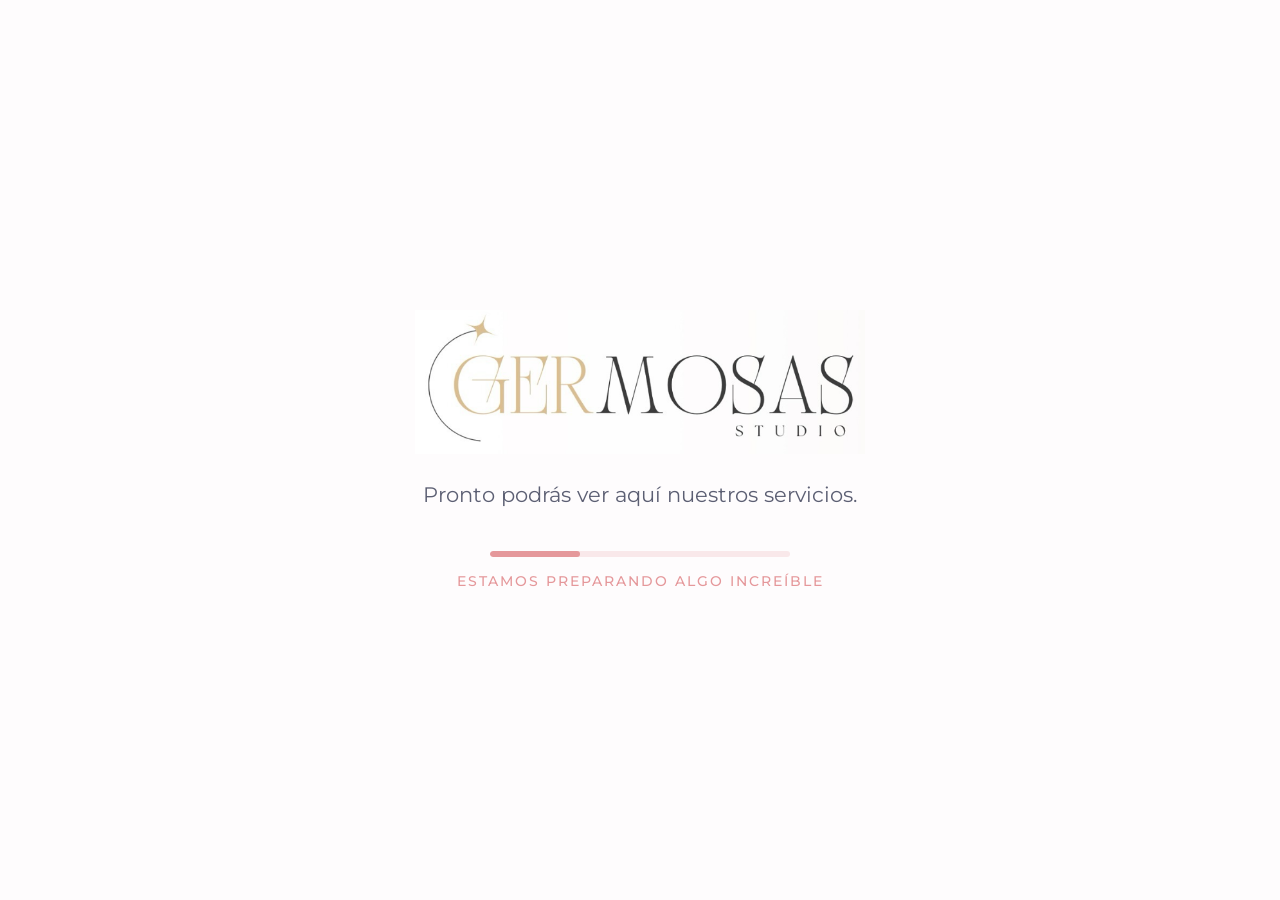
==== index.html @ 3c46d3c6 "Initial commit" ====
<!DOCTYPE html>
<html lang="es">
<head>
    <meta charset="UTF-8">
    <meta name="viewport" content="width=device-width, initial-scale=1.0">
    <title>Germosas Studio - Próximamente</title>
    <meta name="description" content="Germosas Studio. Pronto podrás ver aquí nuestros servicios.">
    <link rel="preconnect" href="https://fonts.googleapis.com">
    <link rel="preconnect" href="https://fonts.gstatic.com" crossorigin>
    <link href="https://fonts.googleapis.com/css2?family=Montserrat:wght@300;400;500;600&display=swap" rel="stylesheet">
    <link rel="stylesheet" href="style.css">
</head>
<body>
    <main class="container">
        <div class="content-wrapper">
            <div class="logo-container">
                <img src="logo_germosas.png" alt="Germosas Studio Logo" class="logo">
            </div>
            
            <p class="subtitle">Pronto podrás ver aquí nuestros servicios.</p>
            
            <div class="progress-container">
                <div class="progress-bar"></div>
            </div>
            <p class="loading-text">Estamos preparando algo increíble</p>
        </div>
    </main>
</body>
</html>
---- style.css ----
:root {
    --text-color: #2b2d42;
    --accent: #e5989b;
}

* {
    margin: 0;
    padding: 0;
    box-sizing: border-box;
}

body, html {
    height: 100%;
    font-family: 'Montserrat', sans-serif;
    color: var(--text-color);
    background-color: #FEFCFD;
}

.container {
    display: flex;
    justify-content: center;
    align-items: center;
    min-height: 100vh;
    padding: 20px;
}

.content-wrapper {
    text-align: center;
    max-width: 700px;
    width: 100%;
    animation: fadeInUp 1.2s cubic-bezier(0.2, 0.8, 0.2, 1);
}

@keyframes fadeInUp {
    from {
        opacity: 0;
        transform: translateY(40px);
    }
    to {
        opacity: 1;
        transform: translateY(0);
    }
}

.logo-container {
    margin-bottom: 20px;
    display: inline-block;
}

.logo {
    max-width: 450px; /* Logo más grande */
    width: 100%;
    height: auto;
    animation: float 6s ease-in-out infinite;
}

@keyframes float {
    0% { transform: translateY(0px); }
    50% { transform: translateY(-12px); }
    100% { transform: translateY(0px); }
}

.subtitle {
    font-size: 1.3rem;
    font-weight: 400;
    line-height: 1.6;
    margin-bottom: 40px;
    color: #5c5f73;
}

.progress-container {
    width: 100%;
    max-width: 300px;
    height: 6px;
    background-color: rgba(229, 152, 155, 0.2);
    border-radius: 10px;
    overflow: hidden;
    margin: 0 auto 15px auto;
}

.progress-bar {
    width: 30%;
    height: 100%;
    background-color: var(--accent);
    border-radius: 10px;
    animation: load 2s ease-in-out infinite alternate;
}

@keyframes load {
    0% { width: 10%; }
    100% { width: 80%; }
}

.loading-text {
    font-size: 0.9rem;
    font-weight: 500;
    color: var(--accent);
    text-transform: uppercase;
    letter-spacing: 2px;
    animation: pulse 2s infinite;
}

@keyframes pulse {
    0% { opacity: 0.6; }
    50% { opacity: 1; }
    100% { opacity: 0.6; }
}

/* Responsive adjustments */
@media (max-width: 600px) {
    .logo {
        max-width: 300px;
    }
    
    .subtitle {
        font-size: 1.1rem;
    }
}
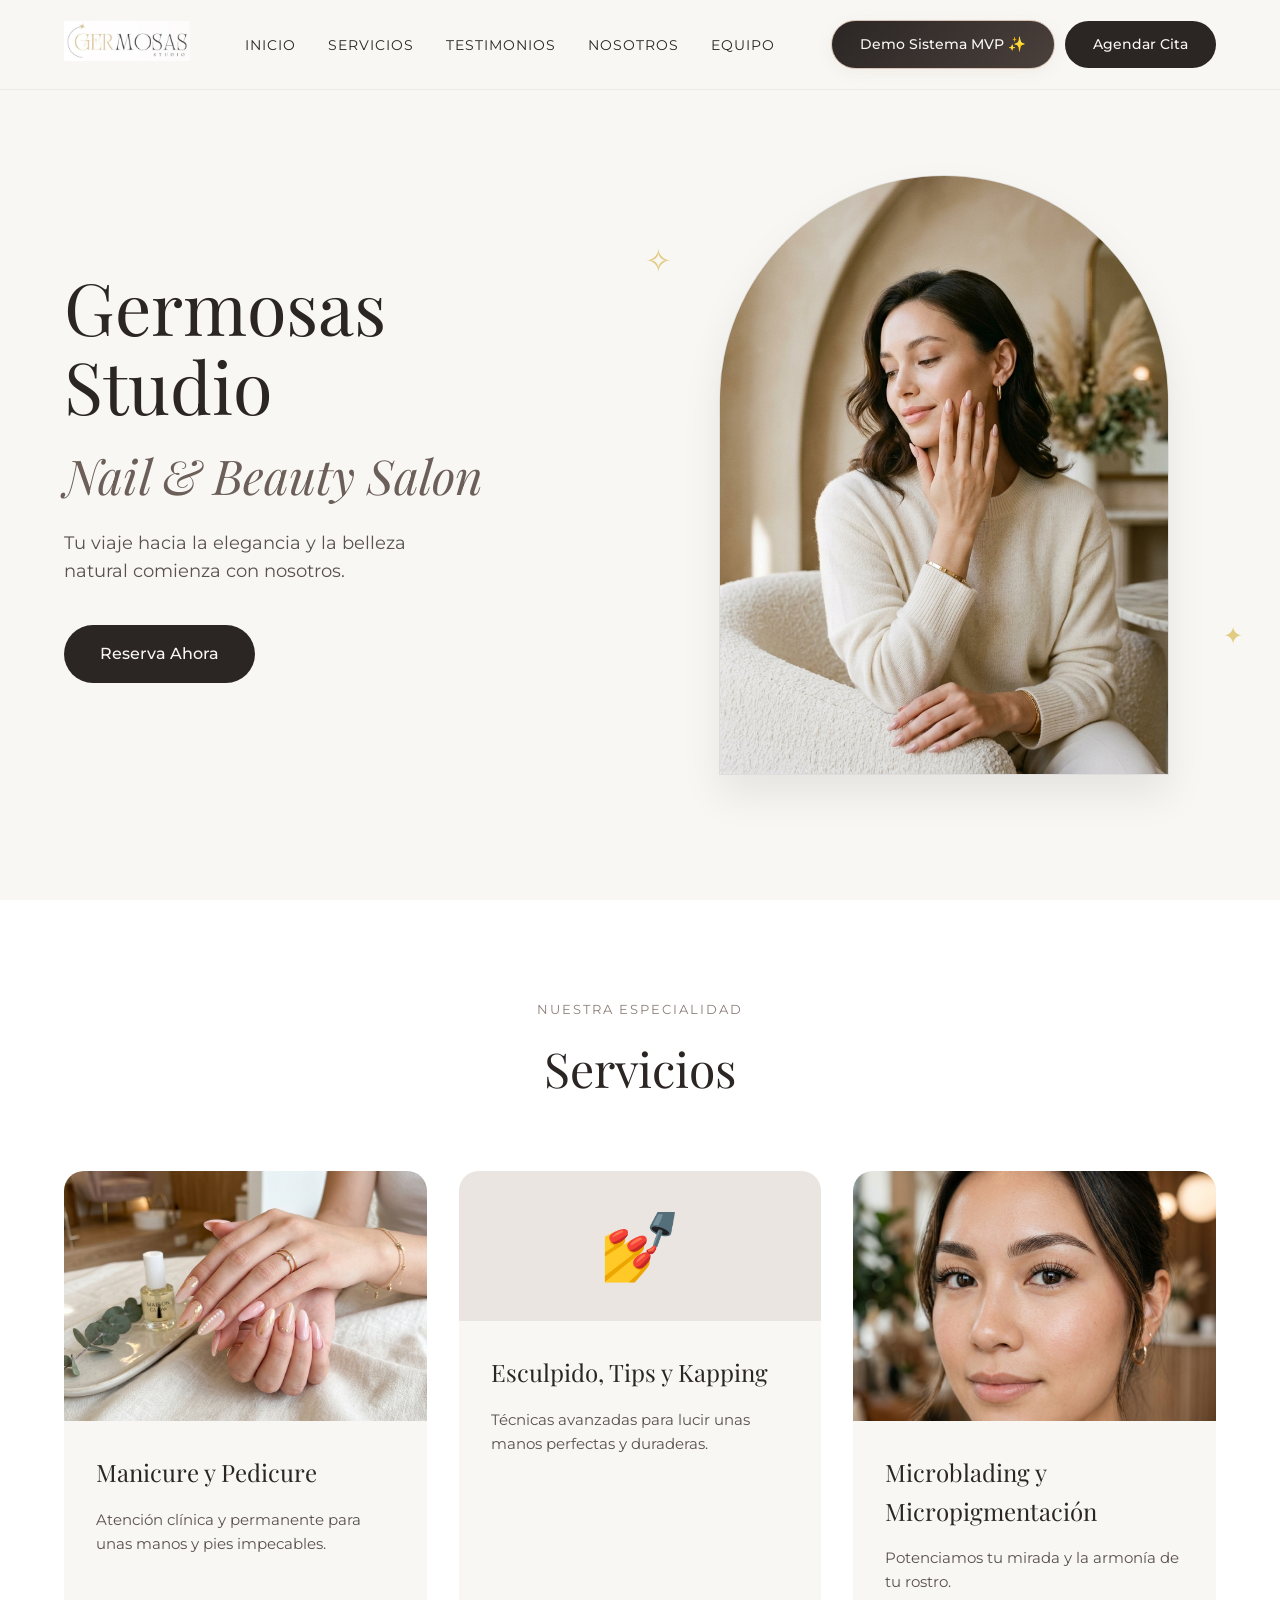
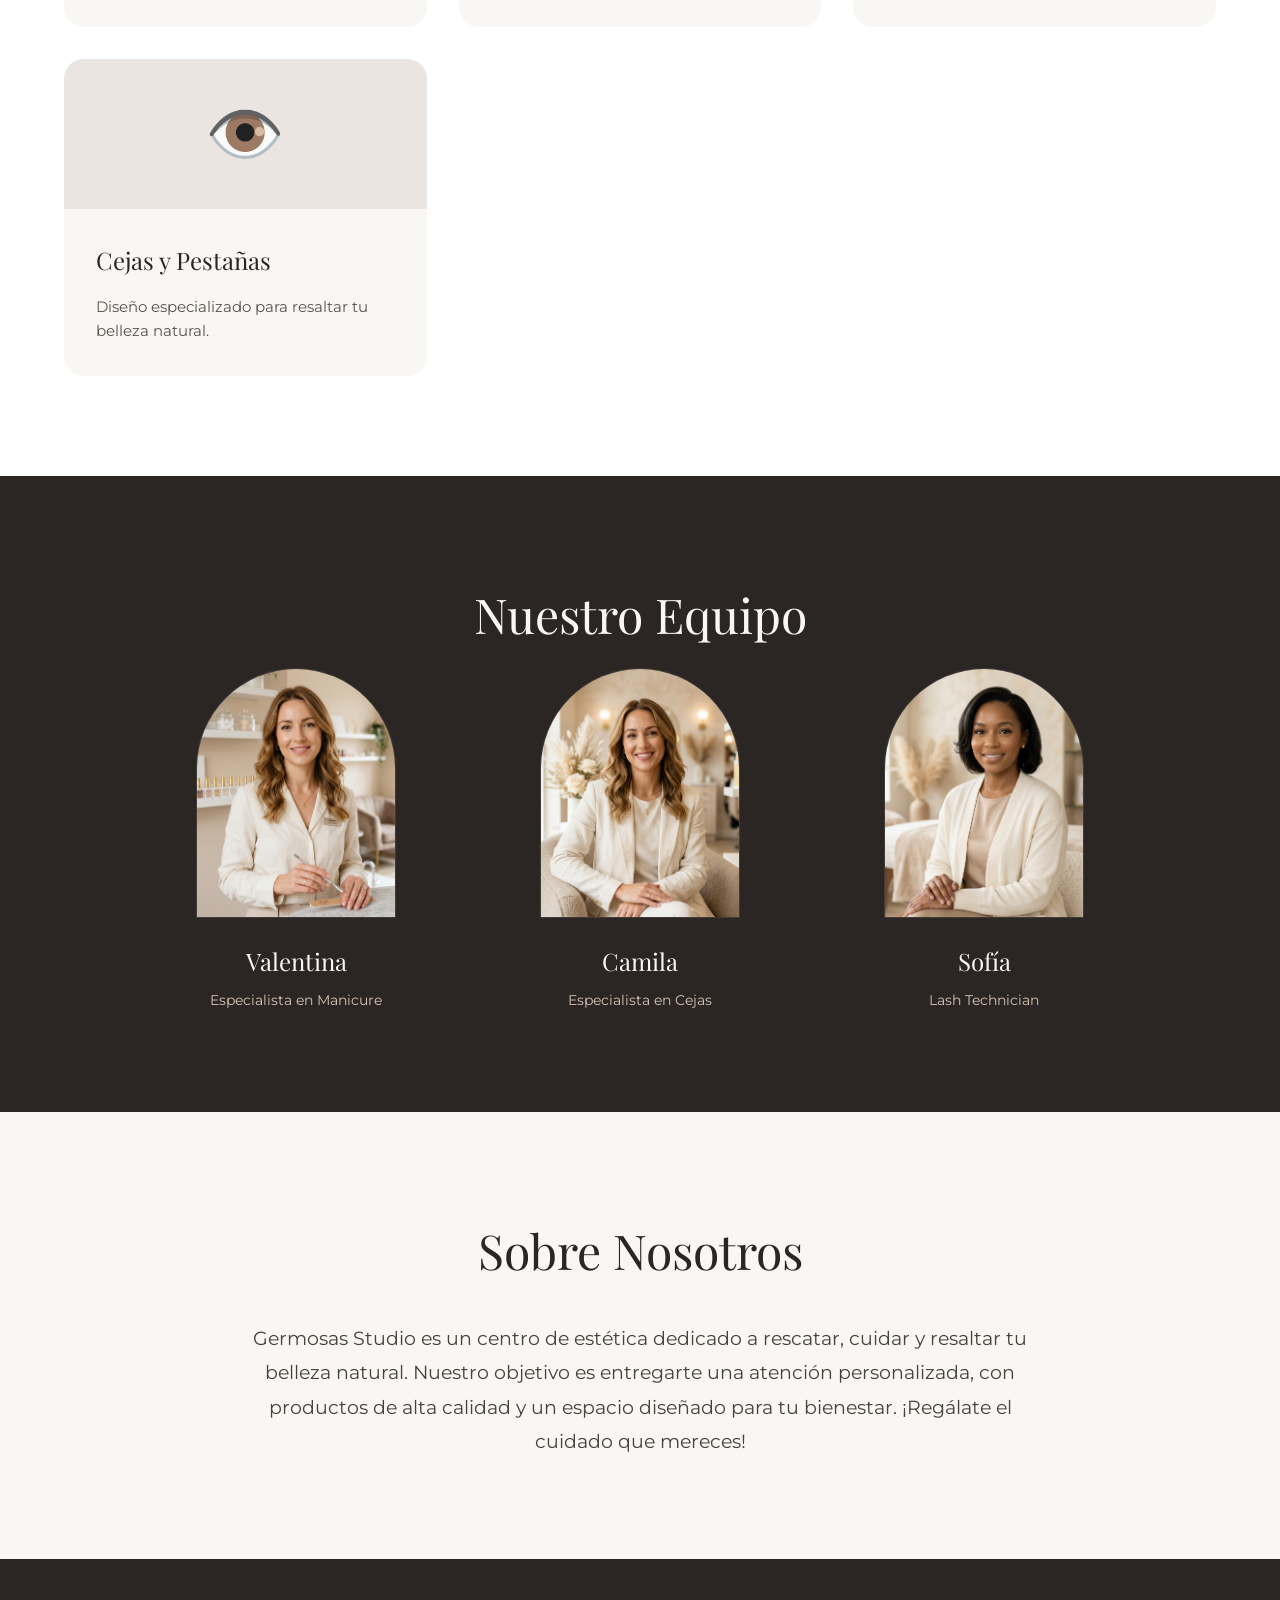
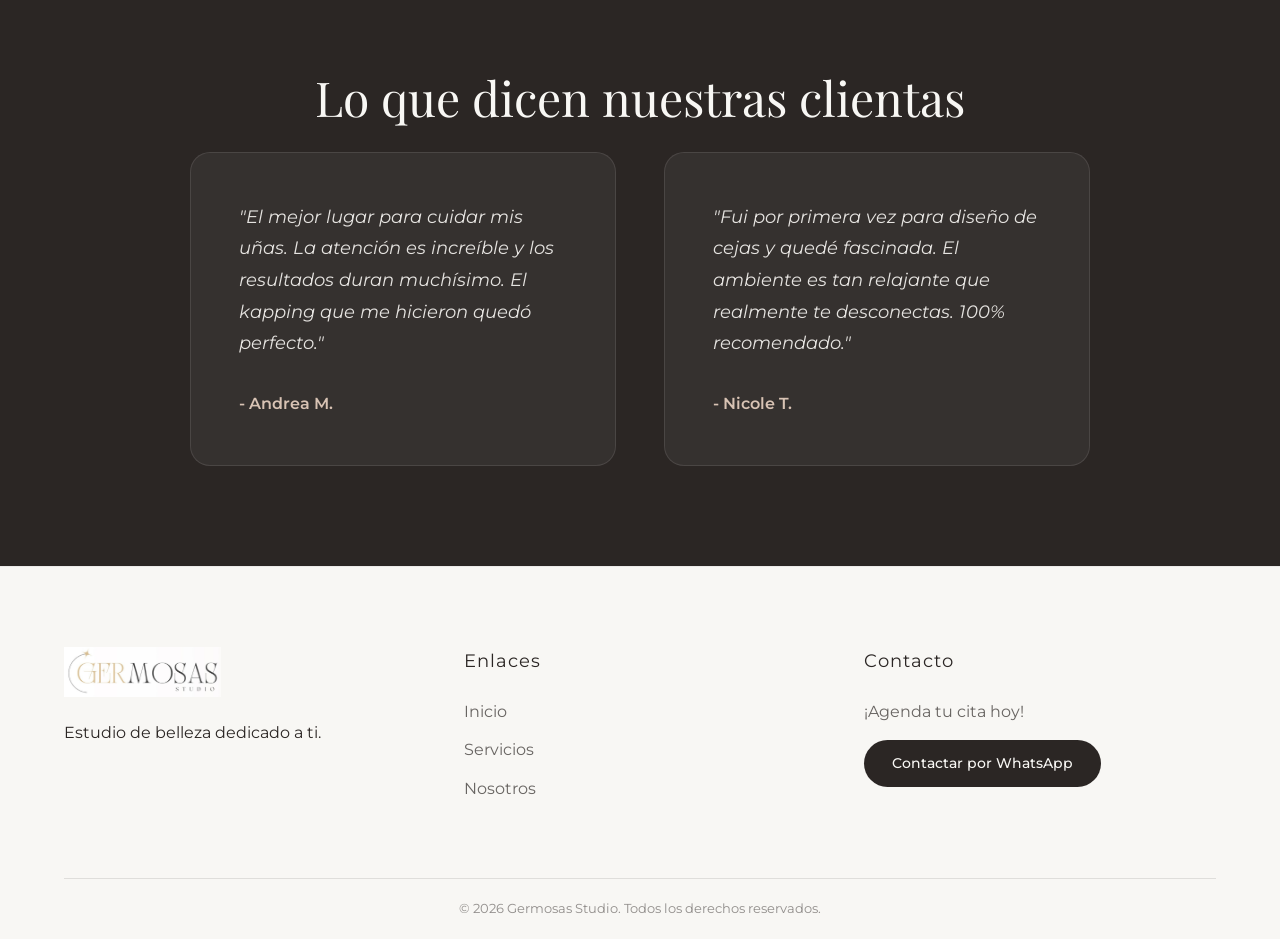
==== commit a9f06d5d: "feat: se implementa muestra de pagina web y mvp de app de diagnostico" ====
--- a/index.html
+++ b/index.html
@@ -3,27 +3,183 @@
 <head>
     <meta charset="UTF-8">
     <meta name="viewport" content="width=device-width, initial-scale=1.0">
-    <title>Germosas Studio - Próximamente</title>
-    <meta name="description" content="Germosas Studio. Pronto podrás ver aquí nuestros servicios.">
+    <title>Germosas Studio - Manicure & Pedicure</title>
+    <meta name="description" content="Centro de estética dedicado a rescatar, cuidar y resaltar tu belleza natural. Especialistas en manicure, pedicure, esculpido, y diseño de miradas.">
+    
+    <!-- Google Fonts -->
     <link rel="preconnect" href="https://fonts.googleapis.com">
     <link rel="preconnect" href="https://fonts.gstatic.com" crossorigin>
-    <link href="https://fonts.googleapis.com/css2?family=Montserrat:wght@300;400;500;600&display=swap" rel="stylesheet">
+    <link href="https://fonts.googleapis.com/css2?family=Montserrat:wght@300;400;500;600&family=Playfair+Display:ital,wght@0,400;0,500;0,600;1,400&display=swap" rel="stylesheet">
+    
     <link rel="stylesheet" href="style.css">
 </head>
 <body>
-    <main class="container">
-        <div class="content-wrapper">
-            <div class="logo-container">
-                <img src="logo_germosas.png" alt="Germosas Studio Logo" class="logo">
+    <!-- Navbar -->
+    <nav class="navbar">
+        <div class="nav-container">
+            <a href="#" class="nav-logo">
+                <img src="logo_germosas.png" alt="Germosas Studio Logo">
+            </a>
+            <ul class="nav-links">
+                <li><a href="#inicio">Inicio</a></li>
+                <li><a href="#servicios">Servicios</a></li>
+                <li><a href="#testimonios">Testimonios</a></li>
+                <li><a href="#nosotros">Nosotros</a></li>
+                <li><a href="#equipo">Equipo</a></li>
+            </ul>
+            <div class="nav-actions" style="display: flex; gap: 10px; align-items: center;">
+                <a href="mvp.html" class="btn btn-mvp">Demo Sistema MVP ✨</a>
+                <a href="#contacto" class="btn btn-dark">Agendar Cita</a>
             </div>
-            
-            <p class="subtitle">Pronto podrás ver aquí nuestros servicios.</p>
-            
-            <div class="progress-container">
-                <div class="progress-bar"></div>
+        </div>
+    </nav>
+
+    <!-- Hero Section -->
+    <section id="inicio" class="hero">
+        <div class="hero-container">
+            <div class="hero-content">
+                <h1 class="hero-title">Germosas Studio<br><span>Nail & Beauty Salon</span></h1>
+                <p class="hero-subtitle">Tu viaje hacia la elegancia y la belleza natural comienza con nosotros.</p>
+                <a href="#contacto" class="btn btn-dark btn-large">Reserva Ahora</a>
             </div>
-            <p class="loading-text">Estamos preparando algo increíble</p>
+            <div class="hero-image-wrapper">
+                <div class="arch-frame">
+                    <img src="hero.png" alt="Mujer elegante con uñas cuidadas" class="hero-img">
+                </div>
+                <!-- Decoraciones flotantes -->
+                <div class="floating-star star-1">✧</div>
+                <div class="floating-star star-2">✦</div>
+            </div>
         </div>
-    </main>
+    </section>
+
+    <!-- Services Section -->
+    <section id="servicios" class="services">
+        <div class="section-container">
+            <div class="section-header">
+                <span class="eyebrow">Nuestra Especialidad</span>
+                <h2 class="section-title">Servicios</h2>
+            </div>
+            <div class="services-grid">
+                <div class="service-card">
+                    <div class="service-img-wrapper">
+                        <img src="nails.png" alt="Manicure y Pedicure" class="service-img">
+                    </div>
+                    <div class="service-info">
+                        <h3>Manicure y Pedicure</h3>
+                        <p>Atención clínica y permanente para unas manos y pies impecables.</p>
+                    </div>
+                </div>
+                <div class="service-card">
+                    <div class="service-icon">💅</div>
+                    <div class="service-info">
+                        <h3>Esculpido, Tips y Kapping</h3>
+                        <p>Técnicas avanzadas para lucir unas manos perfectas y duraderas.</p>
+                    </div>
+                </div>
+                <div class="service-card">
+                    <div class="service-img-wrapper">
+                        <img src="brows.png" alt="Diseño de Mirada" class="service-img">
+                    </div>
+                    <div class="service-info">
+                        <h3>Microblading y Micropigmentación</h3>
+                        <p>Potenciamos tu mirada y la armonía de tu rostro.</p>
+                    </div>
+                </div>
+                <div class="service-card">
+                    <div class="service-icon">👁️</div>
+                    <div class="service-info">
+                        <h3>Cejas y Pestañas</h3>
+                        <p>Diseño especializado para resaltar tu belleza natural.</p>
+                    </div>
+                </div>
+            </div>
+        </div>
+    </section>
+
+    <!-- Team Section -->
+    <section id="equipo" class="team section-dark">
+        <div class="section-container">
+            <h2 class="section-title text-center">Nuestro Equipo</h2>
+            <div class="team-grid">
+                <div class="team-member">
+                    <div class="team-img-wrapper">
+                        <img src="team_1.png" alt="Especialista 1" class="team-img">
+                    </div>
+                    <h3>Valentina</h3>
+                    <p>Especialista en Manicure</p>
+                </div>
+                <div class="team-member">
+                    <div class="team-img-wrapper">
+                        <img src="team_2.png" alt="Especialista 2" class="team-img">
+                    </div>
+                    <h3>Camila</h3>
+                    <p>Especialista en Cejas</p>
+                </div>
+                <div class="team-member">
+                    <div class="team-img-wrapper">
+                        <img src="team_3.png" alt="Especialista 3" class="team-img">
+                    </div>
+                    <h3>Sofía</h3>
+                    <p>Lash Technician</p>
+                </div>
+            </div>
+        </div>
+    </section>
+
+    <!-- About Section -->
+    <section id="nosotros" class="about">
+        <div class="about-container">
+            <h2 class="section-title text-center">Sobre Nosotros</h2>
+            <p class="about-text">
+                Germosas Studio es un centro de estética dedicado a rescatar, cuidar y resaltar tu belleza natural. 
+                Nuestro objetivo es entregarte una atención personalizada, con productos de alta calidad y un espacio diseñado para tu bienestar. 
+                ¡Regálate el cuidado que mereces!
+            </p>
+        </div>
+    </section>
+
+    <!-- Testimonials Section -->
+    <section id="testimonios" class="testimonials section-dark">
+        <div class="section-container">
+            <h2 class="section-title text-center">Lo que dicen nuestras clientas</h2>
+            <div class="testimonials-grid">
+                <div class="testimonial-card">
+                    <p class="testimonial-text">"El mejor lugar para cuidar mis uñas. La atención es increíble y los resultados duran muchísimo. El kapping que me hicieron quedó perfecto."</p>
+                    <p class="testimonial-author">- Andrea M.</p>
+                </div>
+                <div class="testimonial-card">
+                    <p class="testimonial-text">"Fui por primera vez para diseño de cejas y quedé fascinada. El ambiente es tan relajante que realmente te desconectas. 100% recomendado."</p>
+                    <p class="testimonial-author">- Nicole T.</p>
+                </div>
+            </div>
+        </div>
+    </section>
+
+    <!-- Footer -->
+    <footer id="contacto" class="footer">
+        <div class="footer-container">
+            <div class="footer-info">
+                <img src="logo_germosas.png" alt="Germosas Studio Logo" class="footer-logo">
+                <p>Estudio de belleza dedicado a ti.</p>
+            </div>
+            <div class="footer-links">
+                <h4>Enlaces</h4>
+                <ul>
+                    <li><a href="#inicio">Inicio</a></li>
+                    <li><a href="#servicios">Servicios</a></li>
+                    <li><a href="#nosotros">Nosotros</a></li>
+                </ul>
+            </div>
+            <div class="footer-contact">
+                <h4>Contacto</h4>
+                <p>¡Agenda tu cita hoy!</p>
+                <a href="#" class="btn btn-dark mt-3">Contactar por WhatsApp</a>
+            </div>
+        </div>
+        <div class="footer-bottom">
+            <p>&copy; 2026 Germosas Studio. Todos los derechos reservados.</p>
+        </div>
+    </footer>
 </body>
 </html>
--- a/style.css
+++ b/style.css
@@ -1,6 +1,10 @@
 :root {
-    --text-color: #2b2d42;
-    --accent: #e5989b;
+    --bg-color: #F8F7F4; /* Light elegant beige/cream */
+    --text-dark: #2B2624; /* Dark brown almost black */
+    --text-light: #F8F7F4;
+    --accent: #D8C3B4; /* Soft neutral tone */
+    --font-heading: 'Playfair Display', serif;
+    --font-body: 'Montserrat', sans-serif;
 }
 
 * {
@@ -9,110 +13,546 @@
     box-sizing: border-box;
 }
 
-body, html {
+html {
+    scroll-behavior: smooth;
+}
+
+body {
+    font-family: var(--font-body);
+    background-color: var(--bg-color);
+    color: var(--text-dark);
+    line-height: 1.6;
+    overflow-x: hidden;
+}
+
+/* Typography */
+h1, h2, h3, h4 {
+    font-family: var(--font-heading);
+    font-weight: 400;
+}
+
+.section-title {
+    font-size: 3rem;
+    margin-bottom: 1rem;
+}
+
+.text-center {
+    text-align: center;
+}
+
+/* Buttons */
+.btn {
+    display: inline-block;
+    padding: 12px 28px;
+    border-radius: 30px;
+    text-decoration: none;
+    font-weight: 500;
+    font-size: 0.9rem;
+    transition: all 0.3s ease;
+    cursor: pointer;
+    border: none;
+}
+
+.btn-dark {
+    background-color: var(--text-dark);
+    color: var(--text-light);
+}
+
+.btn-dark:hover {
+    background-color: #4A403C;
+    transform: translateY(-2px);
+}
+
+.btn-light {
+    background-color: var(--text-light);
+    color: var(--text-dark);
+}
+
+.btn-light:hover {
+    background-color: #EAE8E2;
+    transform: translateY(-2px);
+}
+
+.btn-mvp {
+    background: linear-gradient(135deg, #2b2624 0%, #4a403c 100%);
+    color: #f8f7f4;
+    border: 1px solid #d8c3b4;
+    box-shadow: 0 4px 15px rgba(216, 195, 180, 0.2);
+}
+
+.btn-mvp:hover {
+    background: linear-gradient(135deg, #d8c3b4 0%, #eae5e0 100%);
+    color: #2b2624;
+    border-color: #2b2624;
+    transform: translateY(-2px);
+    box-shadow: 0 6px 20px rgba(43, 38, 36, 0.15);
+}
+
+.btn-large {
+    padding: 16px 36px;
+    font-size: 1rem;
+}
+
+.mt-3 {
+    margin-top: 1rem;
+}
+
+/* Navbar */
+.navbar {
+    padding: 20px 5%;
+    position: fixed;
+    width: 100%;
+    top: 0;
+    left: 0;
+    z-index: 1000;
+    background: rgba(248, 247, 244, 0.9);
+    backdrop-filter: blur(10px);
+    border-bottom: 1px solid rgba(0,0,0,0.05);
+}
+
+.nav-container {
+    max-width: 1200px;
+    margin: 0 auto;
+    display: flex;
+    justify-content: space-between;
+    align-items: center;
+}
+
+.nav-logo img {
+    height: 40px;
+    width: auto;
+}
+
+.nav-links {
+    display: flex;
+    list-style: none;
+    gap: 2rem;
+}
+
+.nav-links a {
+    text-decoration: none;
+    color: var(--text-dark);
+    font-size: 0.9rem;
+    text-transform: uppercase;
+    letter-spacing: 1px;
+    position: relative;
+}
+
+.nav-links a::after {
+    content: '';
+    position: absolute;
+    width: 0;
+    height: 1px;
+    bottom: -4px;
+    left: 0;
+    background-color: var(--text-dark);
+    transition: width 0.3s ease;
+}
+
+.nav-links a:hover::after {
+    width: 100%;
+}
+
+/* Hero Section */
+.hero {
+    min-height: 100vh;
+    display: flex;
+    align-items: center;
+    padding: 100px 5% 50px;
+    position: relative;
+}
+
+.hero-container {
+    max-width: 1200px;
+    margin: 0 auto;
+    display: flex;
+    justify-content: space-between;
+    align-items: center;
+    gap: 4rem;
+    width: 100%;
+}
+
+.hero-content {
+    flex: 1;
+    max-width: 600px;
+    animation: fadeUp 1s ease-out forwards;
+}
+
+.hero-title {
+    font-size: 4.5rem;
+    line-height: 1.1;
+    margin-bottom: 1.5rem;
+}
+
+.hero-title span {
+    font-size: 3rem;
+    color: #6C5F59;
+    font-style: italic;
+}
+
+.hero-subtitle {
+    font-size: 1.1rem;
+    color: #5A514D;
+    margin-bottom: 2.5rem;
+    max-width: 400px;
+}
+
+.hero-image-wrapper {
+    flex: 1;
+    position: relative;
+    display: flex;
+    justify-content: center;
+    animation: fadeIn 1.5s ease-out forwards;
+}
+
+/* Arch Frame Style */
+.arch-frame {
+    width: 100%;
+    max-width: 450px;
+    aspect-ratio: 3/4;
+    border-radius: 250px 250px 0 0;
+    overflow: hidden;
+    border: 1px solid rgba(0,0,0,0.1);
+    box-shadow: 0 20px 40px rgba(0,0,0,0.08);
+}
+
+.hero-img {
+    width: 100%;
     height: 100%;
-    font-family: 'Montserrat', sans-serif;
-    color: var(--text-color);
-    background-color: #FEFCFD;
-}
-
-.container {
-    display: flex;
+    object-fit: cover;
+    transition: transform 0.7s ease;
+}
+
+.arch-frame:hover .hero-img {
+    transform: scale(1.05);
+}
+
+/* Floating Elements */
+.floating-star {
+    position: absolute;
+    font-size: 2rem;
+    color: #D4AF37; /* Gold touch */
+    opacity: 0.6;
+}
+
+.star-1 {
+    top: 10%;
+    left: -5%;
+    animation: float 4s ease-in-out infinite;
+}
+
+.star-2 {
+    bottom: 20%;
+    right: -5%;
+    font-size: 1.5rem;
+    animation: float 5s ease-in-out infinite reverse;
+}
+
+/* Services */
+.services {
+    padding: 100px 5%;
+    background-color: #FFFFFF;
+}
+
+.section-container {
+    max-width: 1200px;
+    margin: 0 auto;
+}
+
+.section-header {
+    text-align: center;
+    margin-bottom: 4rem;
+}
+
+.eyebrow {
+    font-size: 0.8rem;
+    text-transform: uppercase;
+    letter-spacing: 2px;
+    color: #8C7F79;
+    margin-bottom: 10px;
+    display: block;
+}
+
+.services-grid {
+    display: grid;
+    grid-template-columns: repeat(auto-fit, minmax(280px, 1fr));
+    gap: 2rem;
+}
+
+.service-card {
+    background: var(--bg-color);
+    border-radius: 20px;
+    overflow: hidden;
+    transition: transform 0.3s ease, box-shadow 0.3s ease;
+    display: flex;
+    flex-direction: column;
+}
+
+.service-card:hover {
+    transform: translateY(-10px);
+    box-shadow: 0 15px 30px rgba(0,0,0,0.05);
+}
+
+.service-img-wrapper {
+    width: 100%;
+    height: 250px;
+    overflow: hidden;
+}
+
+.service-img {
+    width: 100%;
+    height: 100%;
+    object-fit: cover;
+}
+
+.service-icon {
+    width: 100%;
+    height: 150px;
+    display: flex;
+    align-items: center;
     justify-content: center;
-    align-items: center;
-    min-height: 100vh;
-    padding: 20px;
-}
-
-.content-wrapper {
+    font-size: 4rem;
+    background: #EAE5E0;
+}
+
+.service-info {
+    padding: 2rem;
+    flex-grow: 1;
+}
+
+.service-info h3 {
+    font-size: 1.5rem;
+    margin-bottom: 1rem;
+}
+
+.service-info p {
+    font-size: 0.95rem;
+    color: #5A514D;
+}
+
+/* About Section */
+.about {
+    padding: 100px 5%;
+    background-color: var(--bg-color);
+}
+
+.about-container {
+    max-width: 800px;
+    margin: 0 auto;
     text-align: center;
-    max-width: 700px;
-    width: 100%;
-    animation: fadeInUp 1.2s cubic-bezier(0.2, 0.8, 0.2, 1);
-}
-
-@keyframes fadeInUp {
-    from {
-        opacity: 0;
-        transform: translateY(40px);
-    }
-    to {
-        opacity: 1;
-        transform: translateY(0);
-    }
-}
-
-.logo-container {
-    margin-bottom: 20px;
-    display: inline-block;
-}
-
-.logo {
-    max-width: 450px; /* Logo más grande */
-    width: 100%;
-    height: auto;
-    animation: float 6s ease-in-out infinite;
+}
+
+.about-text {
+    font-size: 1.2rem;
+    line-height: 1.8;
+    color: #4A403C;
+    margin-top: 2rem;
+}
+
+/* Section Dark (Interleaved) */
+.section-dark {
+    background-color: #2B2624;
+    color: var(--text-light);
+}
+
+.section-dark .section-title {
+    color: var(--text-light);
+}
+
+/* Testimonials */
+.testimonials {
+    padding: 100px 5%;
+}
+
+.testimonials-grid {
+    display: grid;
+    grid-template-columns: repeat(auto-fit, minmax(300px, 1fr));
+    gap: 3rem;
+    max-width: 900px;
+    margin: 0 auto;
+}
+
+.testimonial-card {
+    background: rgba(255, 255, 255, 0.05);
+    padding: 3rem;
+    border-radius: 20px;
+    position: relative;
+    border: 1px solid rgba(255, 255, 255, 0.1);
+}
+
+.testimonial-text {
+    font-size: 1.1rem;
+    font-style: italic;
+    line-height: 1.8;
+    margin-bottom: 2rem;
+    color: rgba(248, 247, 244, 0.9);
+}
+
+.testimonial-author {
+    font-weight: 600;
+    font-size: 1rem;
+    color: #D8C3B4;
+}
+
+/* Team Section */
+.team {
+    padding: 100px 5%;
+}
+
+.team-grid {
+    display: grid;
+    grid-template-columns: repeat(auto-fit, minmax(250px, 1fr));
+    gap: 2rem;
+    max-width: 1000px;
+    margin: 0 auto;
+}
+
+.team-member {
+    text-align: center;
+}
+
+.team-img-wrapper {
+    width: 200px;
+    height: 250px;
+    margin: 0 auto 1.5rem;
+    border-radius: 100px 100px 0 0;
+    overflow: hidden;
+    border: 1px solid rgba(255, 255, 255, 0.1);
+}
+
+.team-img {
+    width: 100%;
+    height: 100%;
+    object-fit: cover;
+    transition: transform 0.5s ease;
+}
+
+.team-member:hover .team-img {
+    transform: scale(1.05);
+}
+
+.team-member h3 {
+    font-size: 1.5rem;
+    color: var(--text-light);
+    margin-bottom: 0.5rem;
+}
+
+.team-member p {
+    color: #D8C3B4;
+    font-size: 0.9rem;
+}
+
+/* Footer */
+.footer {
+    background-color: var(--bg-color); /* Fondo claro #F8F7F4 */
+    color: var(--text-dark);
+    padding: 80px 5% 20px;
+    border-top: 1px solid rgba(0, 0, 0, 0.05);
+}
+
+.footer-container {
+    max-width: 1200px;
+    margin: 0 auto;
+    display: grid;
+    grid-template-columns: repeat(auto-fit, minmax(250px, 1fr));
+    gap: 3rem;
+    margin-bottom: 4rem;
+}
+
+.footer-logo {
+    height: 50px;
+    margin-bottom: 1rem;
+    /* Removido el filtro invert para que se vea oscuro/original en fondo claro */
+}
+
+.footer-links h4, .footer-contact h4 {
+    font-family: var(--font-body);
+    font-size: 1.1rem;
+    margin-bottom: 1.5rem;
+    letter-spacing: 1px;
+}
+
+.footer-links ul {
+    list-style: none;
+}
+
+.footer-links li {
+    margin-bottom: 0.8rem;
+}
+
+.footer-links a {
+    color: rgba(43, 38, 36, 0.7); /* Texto oscuro con transparencia */
+    text-decoration: none;
+    transition: color 0.3s ease;
+}
+
+.footer-links a:hover {
+    color: var(--text-dark);
+}
+
+.footer-contact p {
+    color: rgba(43, 38, 36, 0.7);
+}
+
+.footer-bottom {
+    text-align: center;
+    padding-top: 20px;
+    border-top: 1px solid rgba(0, 0, 0, 0.1);
+    font-size: 0.8rem;
+    color: rgba(43, 38, 36, 0.5);
+}
+
+/* Animations */
+@keyframes fadeUp {
+    from { opacity: 0; transform: translateY(30px); }
+    to { opacity: 1; transform: translateY(0); }
+}
+
+@keyframes fadeIn {
+    from { opacity: 0; }
+    to { opacity: 1; }
 }
 
 @keyframes float {
     0% { transform: translateY(0px); }
-    50% { transform: translateY(-12px); }
+    50% { transform: translateY(-15px); }
     100% { transform: translateY(0px); }
 }
 
-.subtitle {
-    font-size: 1.3rem;
-    font-weight: 400;
-    line-height: 1.6;
-    margin-bottom: 40px;
-    color: #5c5f73;
-}
-
-.progress-container {
-    width: 100%;
-    max-width: 300px;
-    height: 6px;
-    background-color: rgba(229, 152, 155, 0.2);
-    border-radius: 10px;
-    overflow: hidden;
-    margin: 0 auto 15px auto;
-}
-
-.progress-bar {
-    width: 30%;
-    height: 100%;
-    background-color: var(--accent);
-    border-radius: 10px;
-    animation: load 2s ease-in-out infinite alternate;
-}
-
-@keyframes load {
-    0% { width: 10%; }
-    100% { width: 80%; }
-}
-
-.loading-text {
-    font-size: 0.9rem;
-    font-weight: 500;
-    color: var(--accent);
-    text-transform: uppercase;
-    letter-spacing: 2px;
-    animation: pulse 2s infinite;
-}
-
-@keyframes pulse {
-    0% { opacity: 0.6; }
-    50% { opacity: 1; }
-    100% { opacity: 0.6; }
-}
-
-/* Responsive adjustments */
-@media (max-width: 600px) {
-    .logo {
-        max-width: 300px;
+/* Responsive */
+@media (max-width: 900px) {
+    .hero-container {
+        flex-direction: column;
+        text-align: center;
     }
     
-    .subtitle {
-        font-size: 1.1rem;
-    }
-}
+    .hero-title {
+        font-size: 3.5rem;
+    }
+    
+    .hero-title span {
+        font-size: 2.5rem;
+    }
+    
+    .hero-subtitle {
+        margin: 1.5rem auto 2.5rem;
+    }
+    
+    .arch-frame {
+        max-width: 350px;
+    }
+}
+
+@media (max-width: 768px) {
+    .nav-links {
+        display: none; /* simple mobile nav for now */
+    }
+    
+    .section-title {
+        font-size: 2.5rem;
+    }
+    
+    .hero {
+        padding-top: 120px;
+    }
+}
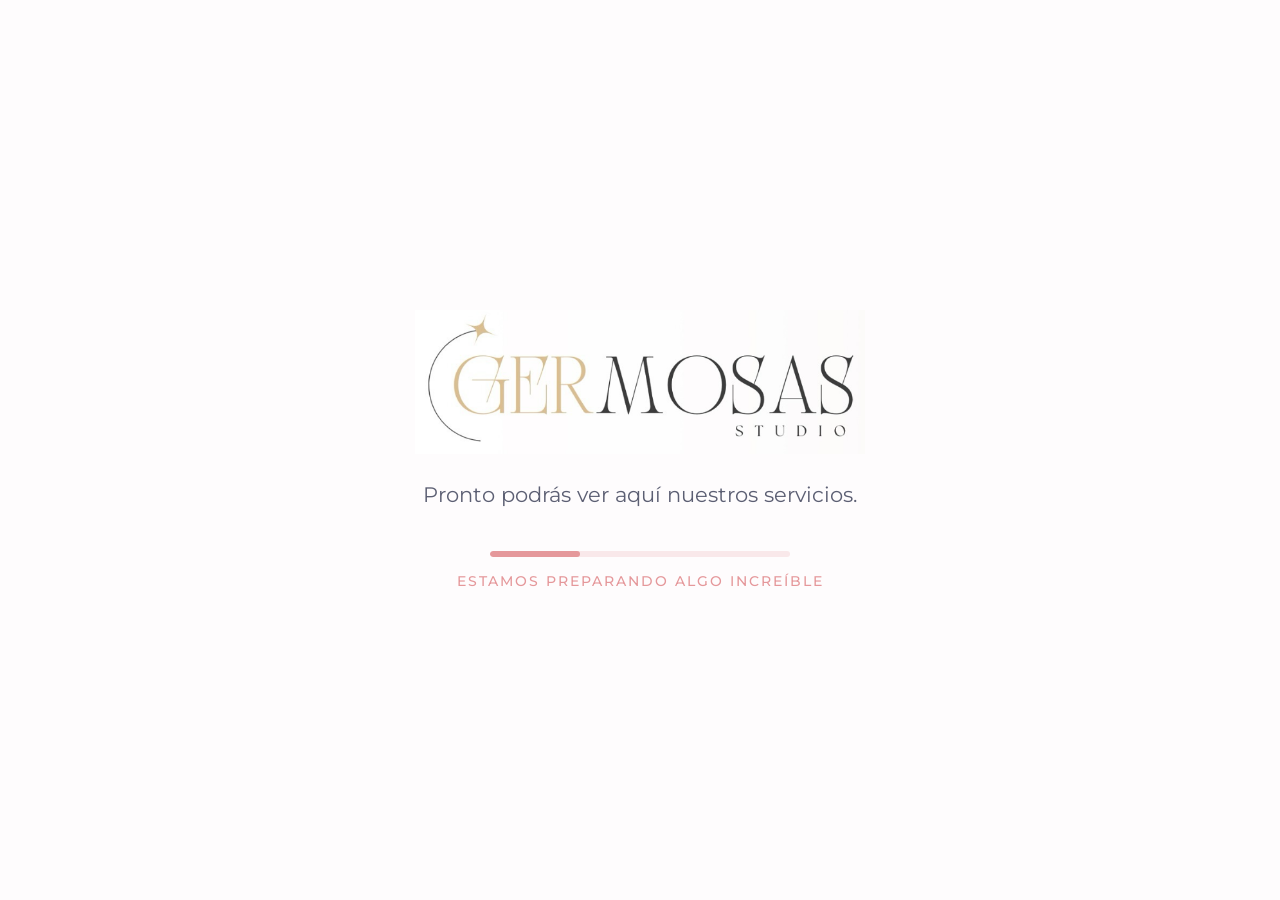
==== commit fb290d5c: "se implementa separacion de pagina en mantencion de pagina web de ejemplo" ====
--- a/index.html
+++ b/index.html
@@ -3,183 +3,27 @@
 <head>
     <meta charset="UTF-8">
     <meta name="viewport" content="width=device-width, initial-scale=1.0">
-    <title>Germosas Studio - Manicure & Pedicure</title>
-    <meta name="description" content="Centro de estética dedicado a rescatar, cuidar y resaltar tu belleza natural. Especialistas en manicure, pedicure, esculpido, y diseño de miradas.">
-    
-    <!-- Google Fonts -->
+    <title>Germosas Studio - Próximamente</title>
+    <meta name="description" content="Germosas Studio. Pronto podrás ver aquí nuestros servicios.">
     <link rel="preconnect" href="https://fonts.googleapis.com">
     <link rel="preconnect" href="https://fonts.gstatic.com" crossorigin>
-    <link href="https://fonts.googleapis.com/css2?family=Montserrat:wght@300;400;500;600&family=Playfair+Display:ital,wght@0,400;0,500;0,600;1,400&display=swap" rel="stylesheet">
-    
-    <link rel="stylesheet" href="style.css">
+    <link href="https://fonts.googleapis.com/css2?family=Montserrat:wght@300;400;500;600&display=swap" rel="stylesheet">
+    <link rel="stylesheet" href="maintenance.css">
 </head>
 <body>
-    <!-- Navbar -->
-    <nav class="navbar">
-        <div class="nav-container">
-            <a href="#" class="nav-logo">
-                <img src="logo_germosas.png" alt="Germosas Studio Logo">
-            </a>
-            <ul class="nav-links">
-                <li><a href="#inicio">Inicio</a></li>
-                <li><a href="#servicios">Servicios</a></li>
-                <li><a href="#testimonios">Testimonios</a></li>
-                <li><a href="#nosotros">Nosotros</a></li>
-                <li><a href="#equipo">Equipo</a></li>
-            </ul>
-            <div class="nav-actions" style="display: flex; gap: 10px; align-items: center;">
-                <a href="mvp.html" class="btn btn-mvp">Demo Sistema MVP ✨</a>
-                <a href="#contacto" class="btn btn-dark">Agendar Cita</a>
+    <main class="container">
+        <div class="content-wrapper">
+            <div class="logo-container">
+                <img src="logo_germosas.png" alt="Germosas Studio Logo" class="logo">
             </div>
+            
+            <p class="subtitle">Pronto podrás ver aquí nuestros servicios.</p>
+            
+            <div class="progress-container">
+                <div class="progress-bar"></div>
+            </div>
+            <p class="loading-text">Estamos preparando algo increíble</p>
         </div>
-    </nav>
-
-    <!-- Hero Section -->
-    <section id="inicio" class="hero">
-        <div class="hero-container">
-            <div class="hero-content">
-                <h1 class="hero-title">Germosas Studio<br><span>Nail & Beauty Salon</span></h1>
-                <p class="hero-subtitle">Tu viaje hacia la elegancia y la belleza natural comienza con nosotros.</p>
-                <a href="#contacto" class="btn btn-dark btn-large">Reserva Ahora</a>
-            </div>
-            <div class="hero-image-wrapper">
-                <div class="arch-frame">
-                    <img src="hero.png" alt="Mujer elegante con uñas cuidadas" class="hero-img">
-                </div>
-                <!-- Decoraciones flotantes -->
-                <div class="floating-star star-1">✧</div>
-                <div class="floating-star star-2">✦</div>
-            </div>
-        </div>
-    </section>
-
-    <!-- Services Section -->
-    <section id="servicios" class="services">
-        <div class="section-container">
-            <div class="section-header">
-                <span class="eyebrow">Nuestra Especialidad</span>
-                <h2 class="section-title">Servicios</h2>
-            </div>
-            <div class="services-grid">
-                <div class="service-card">
-                    <div class="service-img-wrapper">
-                        <img src="nails.png" alt="Manicure y Pedicure" class="service-img">
-                    </div>
-                    <div class="service-info">
-                        <h3>Manicure y Pedicure</h3>
-                        <p>Atención clínica y permanente para unas manos y pies impecables.</p>
-                    </div>
-                </div>
-                <div class="service-card">
-                    <div class="service-icon">💅</div>
-                    <div class="service-info">
-                        <h3>Esculpido, Tips y Kapping</h3>
-                        <p>Técnicas avanzadas para lucir unas manos perfectas y duraderas.</p>
-                    </div>
-                </div>
-                <div class="service-card">
-                    <div class="service-img-wrapper">
-                        <img src="brows.png" alt="Diseño de Mirada" class="service-img">
-                    </div>
-                    <div class="service-info">
-                        <h3>Microblading y Micropigmentación</h3>
-                        <p>Potenciamos tu mirada y la armonía de tu rostro.</p>
-                    </div>
-                </div>
-                <div class="service-card">
-                    <div class="service-icon">👁️</div>
-                    <div class="service-info">
-                        <h3>Cejas y Pestañas</h3>
-                        <p>Diseño especializado para resaltar tu belleza natural.</p>
-                    </div>
-                </div>
-            </div>
-        </div>
-    </section>
-
-    <!-- Team Section -->
-    <section id="equipo" class="team section-dark">
-        <div class="section-container">
-            <h2 class="section-title text-center">Nuestro Equipo</h2>
-            <div class="team-grid">
-                <div class="team-member">
-                    <div class="team-img-wrapper">
-                        <img src="team_1.png" alt="Especialista 1" class="team-img">
-                    </div>
-                    <h3>Valentina</h3>
-                    <p>Especialista en Manicure</p>
-                </div>
-                <div class="team-member">
-                    <div class="team-img-wrapper">
-                        <img src="team_2.png" alt="Especialista 2" class="team-img">
-                    </div>
-                    <h3>Camila</h3>
-                    <p>Especialista en Cejas</p>
-                </div>
-                <div class="team-member">
-                    <div class="team-img-wrapper">
-                        <img src="team_3.png" alt="Especialista 3" class="team-img">
-                    </div>
-                    <h3>Sofía</h3>
-                    <p>Lash Technician</p>
-                </div>
-            </div>
-        </div>
-    </section>
-
-    <!-- About Section -->
-    <section id="nosotros" class="about">
-        <div class="about-container">
-            <h2 class="section-title text-center">Sobre Nosotros</h2>
-            <p class="about-text">
-                Germosas Studio es un centro de estética dedicado a rescatar, cuidar y resaltar tu belleza natural. 
-                Nuestro objetivo es entregarte una atención personalizada, con productos de alta calidad y un espacio diseñado para tu bienestar. 
-                ¡Regálate el cuidado que mereces!
-            </p>
-        </div>
-    </section>
-
-    <!-- Testimonials Section -->
-    <section id="testimonios" class="testimonials section-dark">
-        <div class="section-container">
-            <h2 class="section-title text-center">Lo que dicen nuestras clientas</h2>
-            <div class="testimonials-grid">
-                <div class="testimonial-card">
-                    <p class="testimonial-text">"El mejor lugar para cuidar mis uñas. La atención es increíble y los resultados duran muchísimo. El kapping que me hicieron quedó perfecto."</p>
-                    <p class="testimonial-author">- Andrea M.</p>
-                </div>
-                <div class="testimonial-card">
-                    <p class="testimonial-text">"Fui por primera vez para diseño de cejas y quedé fascinada. El ambiente es tan relajante que realmente te desconectas. 100% recomendado."</p>
-                    <p class="testimonial-author">- Nicole T.</p>
-                </div>
-            </div>
-        </div>
-    </section>
-
-    <!-- Footer -->
-    <footer id="contacto" class="footer">
-        <div class="footer-container">
-            <div class="footer-info">
-                <img src="logo_germosas.png" alt="Germosas Studio Logo" class="footer-logo">
-                <p>Estudio de belleza dedicado a ti.</p>
-            </div>
-            <div class="footer-links">
-                <h4>Enlaces</h4>
-                <ul>
-                    <li><a href="#inicio">Inicio</a></li>
-                    <li><a href="#servicios">Servicios</a></li>
-                    <li><a href="#nosotros">Nosotros</a></li>
-                </ul>
-            </div>
-            <div class="footer-contact">
-                <h4>Contacto</h4>
-                <p>¡Agenda tu cita hoy!</p>
-                <a href="#" class="btn btn-dark mt-3">Contactar por WhatsApp</a>
-            </div>
-        </div>
-        <div class="footer-bottom">
-            <p>&copy; 2026 Germosas Studio. Todos los derechos reservados.</p>
-        </div>
-    </footer>
+    </main>
 </body>
 </html>
--- a/maintenance.css
+++ b/maintenance.css
@@ -0,0 +1,118 @@
+:root {
+    --text-color: #2b2d42;
+    --accent: #e5989b;
+}
+
+* {
+    margin: 0;
+    padding: 0;
+    box-sizing: border-box;
+}
+
+body, html {
+    height: 100%;
+    font-family: 'Montserrat', sans-serif;
+    color: var(--text-color);
+    background-color: #FEFCFD;
+}
+
+.container {
+    display: flex;
+    justify-content: center;
+    align-items: center;
+    min-height: 100vh;
+    padding: 20px;
+}
+
+.content-wrapper {
+    text-align: center;
+    max-width: 700px;
+    width: 100%;
+    animation: fadeInUp 1.2s cubic-bezier(0.2, 0.8, 0.2, 1);
+}
+
+@keyframes fadeInUp {
+    from {
+        opacity: 0;
+        transform: translateY(40px);
+    }
+    to {
+        opacity: 1;
+        transform: translateY(0);
+    }
+}
+
+.logo-container {
+    margin-bottom: 20px;
+    display: inline-block;
+}
+
+.logo {
+    max-width: 450px; /* Logo más grande */
+    width: 100%;
+    height: auto;
+    animation: float 6s ease-in-out infinite;
+}
+
+@keyframes float {
+    0% { transform: translateY(0px); }
+    50% { transform: translateY(-12px); }
+    100% { transform: translateY(0px); }
+}
+
+.subtitle {
+    font-size: 1.3rem;
+    font-weight: 400;
+    line-height: 1.6;
+    margin-bottom: 40px;
+    color: #5c5f73;
+}
+
+.progress-container {
+    width: 100%;
+    max-width: 300px;
+    height: 6px;
+    background-color: rgba(229, 152, 155, 0.2);
+    border-radius: 10px;
+    overflow: hidden;
+    margin: 0 auto 15px auto;
+}
+
+.progress-bar {
+    width: 30%;
+    height: 100%;
+    background-color: var(--accent);
+    border-radius: 10px;
+    animation: load 2s ease-in-out infinite alternate;
+}
+
+@keyframes load {
+    0% { width: 10%; }
+    100% { width: 80%; }
+}
+
+.loading-text {
+    font-size: 0.9rem;
+    font-weight: 500;
+    color: var(--accent);
+    text-transform: uppercase;
+    letter-spacing: 2px;
+    animation: pulse 2s infinite;
+}
+
+@keyframes pulse {
+    0% { opacity: 0.6; }
+    50% { opacity: 1; }
+    100% { opacity: 0.6; }
+}
+
+/* Responsive adjustments */
+@media (max-width: 600px) {
+    .logo {
+        max-width: 300px;
+    }
+    
+    .subtitle {
+        font-size: 1.1rem;
+    }
+}
